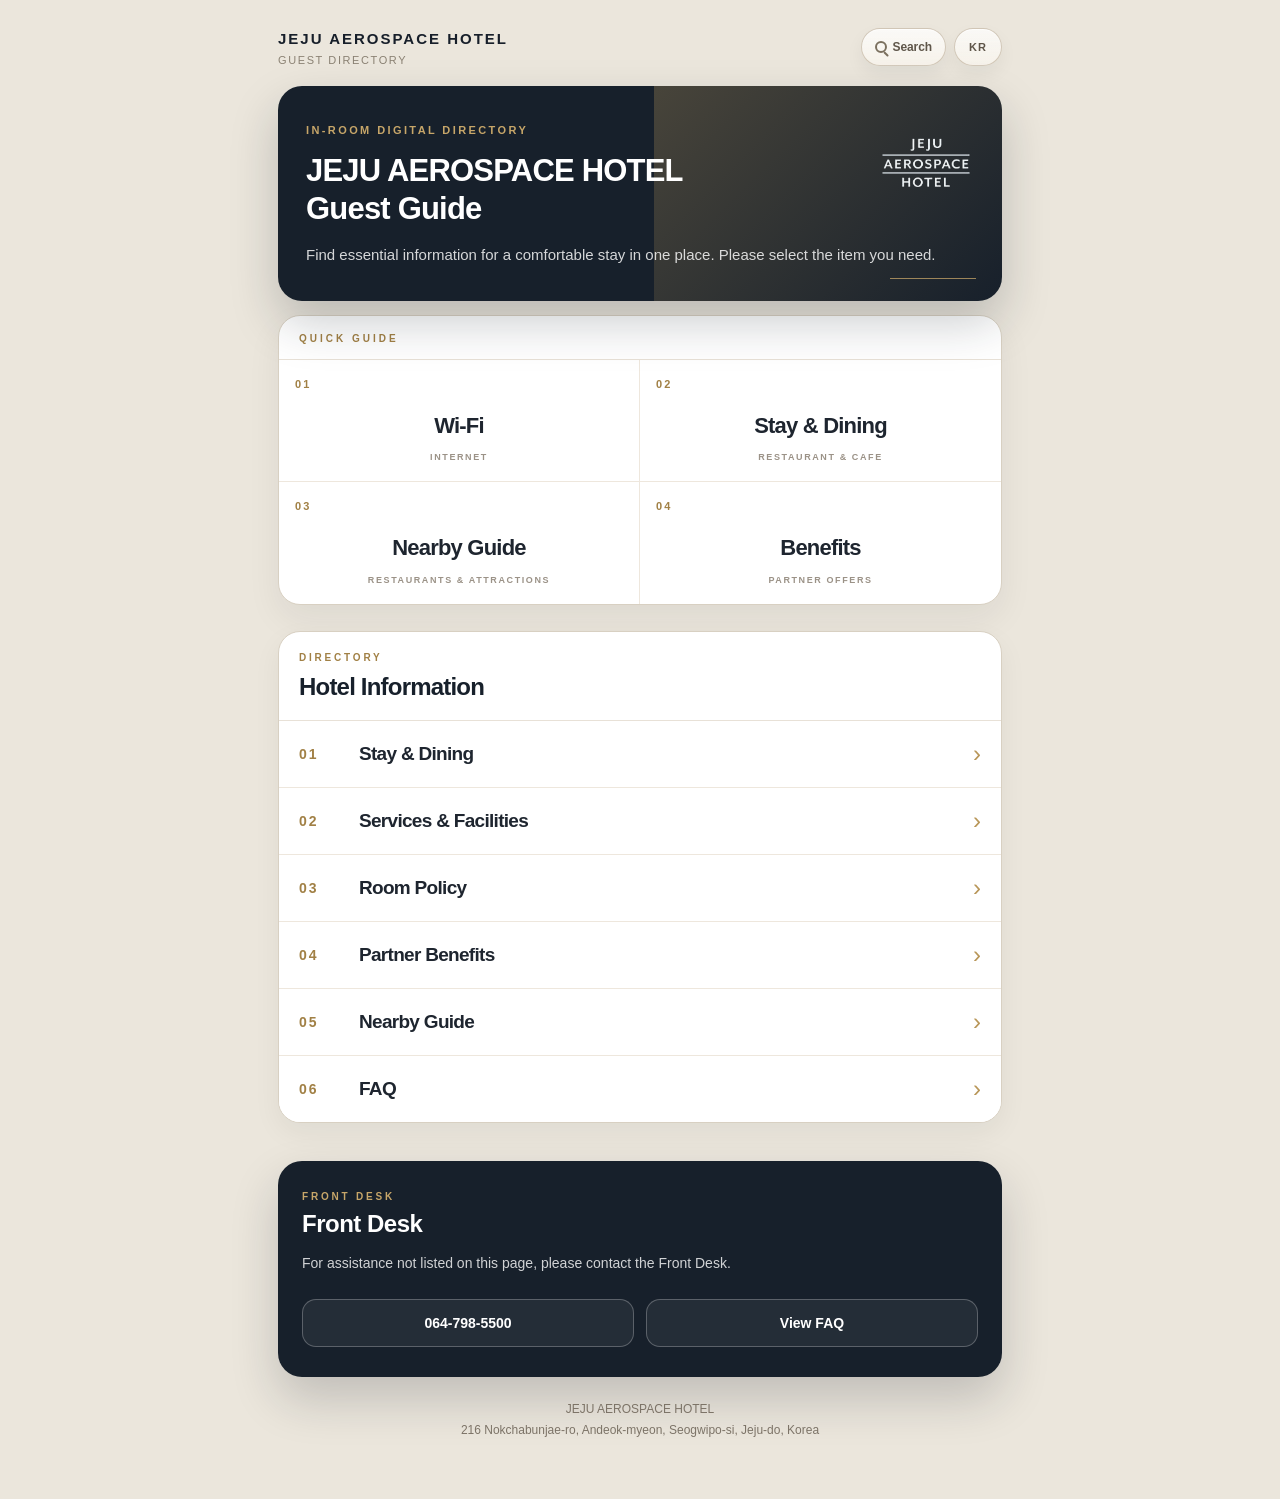
==== en/index.html @ 2020e9b8 "Create index.html" ====
<!DOCTYPE html>
<html lang="en">
<head>
  <meta charset="UTF-8" />
  <meta name="viewport" content="width=device-width, initial-scale=1.0" />
  <title>JEJU AEROSPACE HOTEL Guest Directory</title>

  <!-- Google Tag Manager -->
  <script>(function(w,d,s,l,i){w[l]=w[l]||[];w[l].push({'gtm.start':
  new Date().getTime(),event:'gtm.js'});var f=d.getElementsByTagName(s)[0],
  j=d.createElement(s),dl=l!='dataLayer'?'&l='+l:'';j.async=true;j.src=
  'https://www.googletagmanager.com/gtm.js?id='+i+dl;f.parentNode.insertBefore(j,f);
  })(window,document,'script','dataLayer','GTM-KJN6C6B9');</script>
  <!-- End Google Tag Manager -->

  <link rel="stylesheet" href="../style.css" />
</head>

<body>
  <!-- Google Tag Manager (noscript) -->
  <noscript><iframe src="https://www.googletagmanager.com/ns.html?id=GTM-KJN6C6B9"
  height="0" width="0" style="display:none;visibility:hidden"></iframe></noscript>
  <!-- End Google Tag Manager (noscript) -->

  <main class="page">

    <header class="topbar">
      <div class="topbar-brand">
        <div class="brand-main">JEJU AEROSPACE HOTEL</div>
        <div class="brand-sub">Guest Directory</div>
      </div>

      <div class="topbar-actions">
        <button class="search-toggle" type="button" aria-label="Open search">
          <span class="search-mark" aria-hidden="true"></span>
          <span>Search</span>
        </button>
        <a class="language" href="../index.html" aria-label="Korean version">KR</a>
      </div>
    </header>

    <section class="hero main-hero">
      <div class="hero-inner">
        <img class="hero-logo" src="../logo1.png" alt="JEJU AEROSPACE HOTEL logo">

        <span class="kicker">In-Room Digital Directory</span>

        <h1>JEJU AEROSPACE HOTEL<br>Guest Guide</h1>

        <p>
          Find essential information for a comfortable stay in one place.
          Please select the item you need.
        </p>
      </div>
    </section>

    <section class="quick">
      <div class="quick-title">
        <span>Quick Guide</span>
      </div>

      <div class="quick-grid">
        <a
          class="quick-card"
          href="stay.html#wifi"
          data-track-area="quick"
          data-track-item="wifi"
        >
          <div class="quick-no">01</div>
          <div class="quick-main">Wi-Fi</div>
          <div class="quick-en">Internet</div>
        </a>

        <a
          class="quick-card"
          href="stay.html"
          data-track-area="quick"
          data-track-item="stay_dining"
        >
          <div class="quick-no">02</div>
          <div class="quick-main">Stay & Dining</div>
          <div class="quick-en">Restaurant & Cafe</div>
        </a>

        <a
          class="quick-card"
          href="nearby.html"
          data-track-area="quick"
          data-track-item="nearby"
        >
          <div class="quick-no">03</div>
          <div class="quick-main">Nearby Guide</div>
          <div class="quick-en">Restaurants & Attractions</div>
        </a>

        <a
          class="quick-card"
          href="benefits.html"
          data-track-area="quick"
          data-track-item="benefits"
        >
          <div class="quick-no">04</div>
          <div class="quick-main">Benefits</div>
          <div class="quick-en">Partner Offers</div>
        </a>
      </div>
    </section>

    <section class="section" id="directory-menu">
      <div class="section-header">
        <span class="section-label">Directory</span>
        <h2 class="section-title">Hotel Information</h2>
      </div>

      <div class="directory">
        <a
          class="directory-item"
          href="stay.html"
          data-track-area="directory"
          data-track-item="stay_dining"
        >
          <div class="directory-no">01</div>
          <div class="directory-title">Stay & Dining</div>
          <div class="arrow">›</div>
        </a>

        <a
          class="directory-item"
          href="service.html"
          data-track-area="directory"
          data-track-item="service_facility"
        >
          <div class="directory-no">02</div>
          <div class="directory-title">Services & Facilities</div>
          <div class="arrow">›</div>
        </a>

        <a
          class="directory-item"
          href="policy.html"
          data-track-area="directory"
          data-track-item="room_policy"
        >
          <div class="directory-no">03</div>
          <div class="directory-title">Room Policy</div>
          <div class="arrow">›</div>
        </a>

        <a
          class="directory-item"
          href="benefits.html"
          data-track-area="directory"
          data-track-item="benefits"
        >
          <div class="directory-no">04</div>
          <div class="directory-title">Partner Benefits</div>
          <div class="arrow">›</div>
        </a>

        <a
          class="directory-item"
          href="nearby.html"
          data-track-area="directory"
          data-track-item="nearby"
        >
          <div class="directory-no">05</div>
          <div class="directory-title">Nearby Guide</div>
          <div class="arrow">›</div>
        </a>

        <a
          class="directory-item"
          href="faq.html"
          data-track-area="directory"
          data-track-item="faq"
        >
          <div class="directory-no">06</div>
          <div class="directory-title">FAQ</div>
          <div class="arrow">›</div>
        </a>
      </div>
    </section>

    <section class="contact" id="front">
      <span class="section-label">Front Desk</span>
      <h2>Front Desk</h2>
      <p>
        For assistance not listed on this page, please contact the Front Desk.
      </p>

      <div class="contact-actions">
        <a
          class="contact-button"
          href="tel:0647985500"
          data-track-area="contact"
          data-track-item="front_call"
        >
          064-798-5500
        </a>

        <a
          class="contact-button"
          href="faq.html"
          data-track-area="contact"
          data-track-item="faq"
        >
          View FAQ
        </a>
      </div>
    </section>

    <footer class="footer">
      JEJU AEROSPACE HOTEL<br>
      216 Nokchabunjae-ro, Andeok-myeon, Seogwipo-si, Jeju-do, Korea
    </footer>

    <div class="search-overlay" id="searchOverlay">
      <div class="search-panel">
        <div class="search-panel-head">
          <div>
            <div class="search-label">Search</div>
            <h2>Search guest information</h2>
          </div>

          <button class="search-close" type="button" aria-label="Close search">
            ×
          </button>
        </div>

        <p>Examples: towels, water purifier, microwave, check-out</p>

        <form id="guideSearchForm" class="search-form">
          <input
            id="guideSearchInput"
            type="search"
            placeholder="Enter a keyword"
            autocomplete="off"
          />
          <button type="submit">Search</button>
        </form>

        <div id="searchMessage" class="search-message"></div>
      </div>
    </div>

  </main>

  <script>
    const searchRoutes = [
      {
        keywords: ['wi-fi', 'wifi', 'internet', 'wireless internet', 'password'],
        url: 'stay.html#wifi',
        label: 'Wi-Fi information'
      },
      {
        keywords: ['breakfast', 'morning meal', 'breakfast ticket', 'breakfast hours', 'breakfast price'],
        url: 'stay.html#breakfast',
        label: 'Breakfast information'
      },
      {
        keywords: ['dining', 'restaurant', 'cafe', 'orum cafe', 'food and beverage'],
        url: 'stay.html#dining',
        label: 'Dining & Cafe'
      },
      {
        keywords: ['check-in', 'check in', 'checkin', 'check-out', 'check out', 'checkout', 'late check-out', 'late checkout'],
        url: 'stay.html#check',
        label: 'Check-in & Check-out'
      },
      {
        keywords: ['air conditioner', 'air conditioning', 'tv', 'remote', 'remote control', 'door', 'door sound', 'room guide'],
        url: 'stay.html#room-guide',
        label: 'Room guide'
      },
      {
        keywords: ['towel', 'towels', 'bottled water', 'water', 'water purifier', 'microwave', 'rental', 'charger', 'adapter', 'converter', 'wine opener', 'opener', 'food delivery', 'delivery food'],
        url: 'service.html#service',
        label: 'Guest services'
      },
      {
        keywords: ['convenience store', 'cu', 'store', 'unmanned store', 'operating hours'],
        url: 'service.html#facility',
        label: 'Facilities'
      },
      {
        keywords: ['taxi', 'parking', 'car number', 'vehicle number', 'transportation', 'transport'],
        url: 'service.html#transport',
        label: 'Transportation'
      },
      {
        keywords: ['lost and found', 'lost item', 'lost property'],
        url: 'service.html#lost',
        label: 'Lost and found'
      },
      {
        keywords: ['nearby', 'restaurant', 'restaurants', 'tourist attraction', 'attraction', 'map', 'cafe', 'coffee', 'rainy day', 'places nearby', 'near me'],
        url: 'nearby.html',
        label: 'Nearby guide'
      },
      {
        keywords: ['smoking', 'non-smoking', 'nonsmoking', 'cooking', 'noise', 'screen door', 'key card', 'room policy'],
        url: 'policy.html#room-policy',
        label: 'Room policy'
      },
      {
        keywords: ['housekeeping', 'cleaning', 'room cleaning', 'trash', 'garbage', 'do not disturb'],
        url: 'policy.html#housekeeping',
        label: 'Housekeeping'
      },
      {
        keywords: ['emergency', 'fire', 'safety', 'exit', 'emergency exit'],
        url: 'policy.html#safety',
        label: 'Emergency & safety'
      },
      {
        keywords: ['benefit', 'benefits', 'discount', 'partner', 'partners', 'offer', 'offers', 'father’s garden', 'fathers garden', 'sanyang keuneonggot', 'sanbangsan hot spring', 'jeju aerospace museum', 'cruise', 'lunafall', 'luna fall'],
        url: 'benefits.html',
        label: 'Partner benefits'
      },
      {
        keywords: ['faq', 'question', 'questions', 'inquiry', 'frequently asked questions'],
        url: 'faq.html',
        label: 'FAQ'
      }
    ];

    const searchOverlay = document.getElementById('searchOverlay');
    const searchToggle = document.querySelector('.search-toggle');
    const searchClose = document.querySelector('.search-close');
    const searchForm = document.getElementById('guideSearchForm');
    const searchInput = document.getElementById('guideSearchInput');
    const searchMessage = document.getElementById('searchMessage');
    const trackedLinks = document.querySelectorAll('[data-track-area]');

    function openSearch() {
      searchOverlay.classList.add('is-open');
      document.body.classList.add('search-open');

      window.dataLayer = window.dataLayer || [];
      window.dataLayer.push({
        event: 'guide_search_open'
      });

      setTimeout(function() {
        searchInput.focus();
      }, 120);
    }

    function closeSearch() {
      searchOverlay.classList.remove('is-open');
      document.body.classList.remove('search-open');
      searchMessage.textContent = '';
      searchInput.value = '';
    }

    trackedLinks.forEach(function(link) {
      link.addEventListener('click', function() {
        window.dataLayer = window.dataLayer || [];
        window.dataLayer.push({
          event: 'guide_menu_click',
          menu_area: link.dataset.trackArea,
          menu_item: link.dataset.trackItem,
          menu_target: link.getAttribute('href')
        });
      });
    });

    searchToggle.addEventListener('click', openSearch);
    searchClose.addEventListener('click', closeSearch);

    searchOverlay.addEventListener('click', function(event) {
      if (event.target === searchOverlay) {
        closeSearch();
      }
    });

    document.addEventListener('keydown', function(event) {
      if (event.key === 'Escape') {
        closeSearch();
      }
    });

    searchForm.addEventListener('submit', function(event) {
      event.preventDefault();

      const rawTerm = searchInput.value.trim();
      const searchTerm = rawTerm.toLowerCase().replace(/\s+/g, '');

      if (!searchTerm) {
        searchMessage.textContent = 'Please enter a search term.';
        return;
      }

      const matchedRoute = searchRoutes.find(function(route) {
        return route.keywords.some(function(keyword) {
          return searchTerm.includes(keyword.toLowerCase().replace(/\s+/g, ''));
        });
      });

      if (matchedRoute) {
        window.dataLayer = window.dataLayer || [];
        window.dataLayer.push({
          event: 'guide_search',
          search_term: rawTerm,
          search_result: matchedRoute.label,
          search_target: matchedRoute.url
        });

        window.location.href = matchedRoute.url;
      } else {
        window.dataLayer = window.dataLayer || [];
        window.dataLayer.push({
          event: 'guide_search_no_result',
          search_term: rawTerm
        });

        searchMessage.textContent = 'No results found. Try: towels, water purifier, microwave, check-out';
      }
    });
  </script>
</body>
</html>
---- style.css ----
* {
  box-sizing: border-box;
}

html {
  scroll-behavior: smooth;
}

body {
  margin: 0;
  font-family: -apple-system, BlinkMacSystemFont, "Segoe UI", "Noto Sans KR", "Apple SD Gothic Neo", Arial, sans-serif;
  background: #ebe6dc;
  color: #1e252f;
}

a {
  color: inherit;
  text-decoration: none;
}

.page {
  max-width: 760px;
  margin: 0 auto;
  padding: 22px 18px 30px;
}

.topbar {
  display: flex;
  justify-content: space-between;
  align-items: flex-start;
  gap: 14px;
  padding: 6px 0 20px;
}

.topbar-brand {
  min-width: 0;
  padding-top: 2px;
}

.brand-main {
  font-size: 15px;
  font-weight: 800;
  letter-spacing: 2px;
  color: #171f2a;
  line-height: 1.2;
  white-space: nowrap;
}

.brand-sub {
  margin-top: 6px;
  font-size: 11px;
  letter-spacing: 1.6px;
  color: #8a8173;
  text-transform: uppercase;
}

.topbar-actions {
  display: flex;
  align-items: center;
  gap: 8px;
  flex-shrink: 0;
}

.language {
  height: 38px;
  min-width: 48px;
  padding: 0 13px;
  font-size: 11px;
  letter-spacing: 1.1px;
  color: #5f564a;
  border: 1px solid rgba(179, 163, 138, 0.55);
  border-radius: 999px;
  background: linear-gradient(180deg, rgba(255, 255, 255, 0.74) 0%, rgba(246, 242, 234, 0.96) 100%);
  box-shadow:
    inset 0 1px 0 rgba(255, 255, 255, 0.72),
    0 8px 18px rgba(23, 32, 43, 0.055);
  display: inline-flex;
  align-items: center;
  justify-content: center;
  font-weight: 800;
}

.search-toggle {
  height: 38px;
  border: 1px solid rgba(179, 163, 138, 0.55);
  border-radius: 999px;
  background: linear-gradient(180deg, rgba(255, 255, 255, 0.78) 0%, rgba(246, 242, 234, 0.97) 100%);
  color: #5f564a;
  font-size: 12px;
  font-weight: 800;
  letter-spacing: -0.1px;
  line-height: 1;
  display: inline-flex;
  align-items: center;
  justify-content: center;
  gap: 6px;
  cursor: pointer;
  padding: 0 13px;
  white-space: nowrap;
  box-shadow:
    inset 0 1px 0 rgba(255, 255, 255, 0.72),
    0 8px 18px rgba(23, 32, 43, 0.06);
  transition: transform 0.15s ease, box-shadow 0.15s ease, background 0.15s ease;
}

.search-mark {
  position: relative;
  width: 12px;
  height: 12px;
  display: inline-block;
  border: 2px solid #7b705f;
  border-radius: 50%;
}

.search-mark::after {
  content: "";
  position: absolute;
  width: 6px;
  height: 2px;
  right: -5px;
  bottom: -2px;
  background: #7b705f;
  border-radius: 999px;
  transform: rotate(45deg);
  transform-origin: left center;
}

.search-toggle:hover {
  background: linear-gradient(180deg, rgba(255, 255, 255, 0.88) 0%, rgba(243, 237, 227, 1) 100%);
  box-shadow:
    inset 0 1px 0 rgba(255, 255, 255, 0.78),
    0 10px 20px rgba(23, 32, 43, 0.085);
}

.search-toggle:active {
  transform: scale(0.97);
}

/* Hero */

.hero {
  background: #17202b;
  color: #fff;
  padding: 44px 28px 42px;
  position: relative;
  overflow: hidden;
  border-radius: 24px;
  box-shadow: 0 22px 48px rgba(23, 32, 43, 0.22);
}

.main-hero {
  padding: 38px 28px 34px;
}

.hero::before {
  content: "";
  position: absolute;
  right: 0;
  top: 0;
  width: 48%;
  height: 100%;
  background: linear-gradient(135deg, rgba(191, 157, 95, 0.32), rgba(255, 255, 255, 0));
  opacity: 0.9;
}

.hero::after {
  content: "";
  position: absolute;
  right: 26px;
  bottom: 22px;
  width: 86px;
  height: 1px;
  background: rgba(199, 166, 105, 0.75);
}

.hero-inner {
  position: relative;
  z-index: 1;
}

.main-hero .hero-inner {
  position: relative;
}

.hero-logo {
  position: absolute;
  top: -8px;
  right: 0;
  width: 96px;
  height: auto;
  object-fit: contain;
  display: block;
  opacity: 0.96;
  border: none;
  box-shadow: none;
  background: transparent;
}

.main-hero .kicker {
  padding-right: 122px;
  margin-bottom: 16px;
}

.kicker {
  display: block;
  font-size: 11px;
  letter-spacing: 2.4px;
  color: #c7a669;
  font-weight: 700;
  text-transform: uppercase;
  margin-bottom: 20px;
}

.hero h1 {
  margin: 0;
  font-size: 31px;
  line-height: 1.22;
  font-weight: 700;
  letter-spacing: -0.8px;
}

.hero p {
  margin: 18px 0 0;
  font-size: 15px;
  line-height: 1.85;
  color: rgba(255, 255, 255, 0.82);
  word-break: keep-all;
}

.main-hero p {
  margin-top: 14px;
  line-height: 1.7;
}

/* Quick Access */

.quick {
  margin-top: 14px;
  background: #fff;
  border: 1px solid #d8d0c2;
  border-radius: 22px;
  overflow: hidden;
  box-shadow: 0 14px 34px rgba(23, 32, 43, 0.065);
}

.quick-title {
  padding: 17px 20px 15px;
  border-bottom: 1px solid #e8e1d7;
}

.quick-title span {
  display: block;
  font-size: 10px;
  letter-spacing: 3px;
  color: #a18045;
  font-weight: 800;
  text-transform: uppercase;
  margin-bottom: 0;
}

.quick-title h2 {
  margin: 0;
  font-size: 28px;
  color: #17202b;
  letter-spacing: -0.8px;
  line-height: 1.25;
}

.quick-grid {
  display: grid;
  grid-template-columns: repeat(2, 1fr);
}

.quick-card {
  min-height: 122px;
  padding: 18px 16px 19px;
  border-bottom: 1px solid #eee7dd;
  display: flex;
  flex-direction: column;
  justify-content: space-between;
  text-align: center;
  transition: background 0.15s ease, transform 0.15s ease;
}

.quick-card:nth-child(odd) {
  border-right: 1px solid #eee7dd;
}

.quick-card:nth-last-child(1),
.quick-card:nth-last-child(2) {
  border-bottom: none;
}

.quick-card:active {
  background: #faf7f1;
  transform: scale(0.99);
}

.quick-no {
  font-size: 11px;
  letter-spacing: 2.2px;
  color: #a18045;
  font-weight: 800;
  text-align: left;
}

.quick-main {
  margin-top: 16px;
  font-size: 22px;
  line-height: 1.25;
  font-weight: 800;
  color: #1e252f;
  letter-spacing: -0.8px;
}

.quick-en {
  margin-top: 7px;
  font-size: 9px;
  letter-spacing: 1.6px;
  color: #9b9287;
  font-weight: 800;
  text-transform: uppercase;
}

/* Notice */

.notice {
  margin-top: 18px;
  padding: 16px 18px;
  background: #f6f2ea;
  border-left: 3px solid #b89658;
  border-radius: 16px;
  color: #5f564a;
  font-size: 14px;
  line-height: 1.75;
  word-break: keep-all;
}

/* Section */

.section {
  margin-top: 34px;
}

.quick + .section {
  margin-top: 26px;
}

.section-header {
  margin-bottom: 15px;
}

.section-label {
  display: block;
  font-size: 10px;
  letter-spacing: 2.8px;
  color: #a18045;
  font-weight: 800;
  text-transform: uppercase;
  margin-bottom: 8px;
}

.section-title {
  margin: 0;
  font-size: 28px;
  color: #17202b;
  letter-spacing: -0.8px;
  line-height: 1.3;
}

.section-desc {
  margin: 9px 0 0;
  font-size: 14px;
  line-height: 1.7;
  color: #7c7367;
  word-break: keep-all;
}

/* Directory */

/* Main Directory Card */

#directory-menu {
  background: #fff;
  border: 1px solid #d8d0c2;
  border-radius: 22px;
  overflow: hidden;
  box-shadow: 0 10px 28px rgba(23, 32, 43, 0.055);
}

#directory-menu .section-header {
  margin-bottom: 0;
  padding: 20px 20px 18px;
  border-bottom: 1px solid #e8e1d7;
}

#directory-menu .section-label {
  margin-bottom: 8px;
}

#directory-menu .section-title {
  font-size: 24px;
}

#directory-menu .directory {
  border: none;
  border-radius: 0;
  box-shadow: none;
}

#directory-menu .directory-item {
  padding: 19px 20px;
}

#directory-menu .directory-title {
  font-size: 19px;
}

.directory {
  background: #fff;
  border: 1px solid #d8d0c2;
  border-radius: 22px;
  overflow: hidden;
  box-shadow: 0 10px 28px rgba(23, 32, 43, 0.055);
}

.directory-item {
  display: grid;
  grid-template-columns: 46px 1fr 18px;
  gap: 14px;
  align-items: center;
  padding: 22px 20px;
  border-bottom: 1px solid #eee7dd;
  transition: background 0.15s ease, transform 0.15s ease;
}

.directory-item:active {
  background: #faf7f1;
  transform: scale(0.99);
}

.directory-item:last-child {
  border-bottom: none;
}

.directory-no {
  font-size: 14px;
  letter-spacing: 2px;
  color: #a18045;
  font-weight: 800;
}

.directory-title {
  font-size: 21px;
  font-weight: 800;
  color: #1e252f;
  letter-spacing: -0.7px;
  line-height: 1.3;
}

.arrow {
  color: #b89658;
  font-size: 24px;
  text-align: right;
}

/* Benefits */

.benefit-list {
  background: #fff;
  border: 1px solid #d8d0c2;
  border-radius: 22px;
  overflow: hidden;
  box-shadow: 0 10px 28px rgba(23, 32, 43, 0.055);
}

.benefit-card {
  display: grid;
  grid-template-columns: 48px 1fr;
  gap: 14px;
  align-items: start;
  padding: 20px 18px;
  border-bottom: 1px solid #eee7dd;
}

.benefit-card:last-child {
  border-bottom: none;
}

.benefit-no {
  font-size: 13px;
  letter-spacing: 2px;
  color: #a18045;
  font-weight: 800;
  line-height: 1.4;
}

.benefit-title {
  font-size: 18px;
  font-weight: 800;
  color: #1e252f;
  letter-spacing: -0.5px;
  line-height: 1.35;
}

.benefit-desc {
  margin-top: 7px;
  font-size: 14px;
  color: #7c7367;
  line-height: 1.6;
  word-break: keep-all;
}

/* Info Table */

.info-table {
  background: #fff;
  border: 1px solid #d8d0c2;
  border-radius: 18px;
  overflow: hidden;
  box-shadow: 0 10px 28px rgba(23, 32, 43, 0.055);
}

.info-row {
  display: grid;
  grid-template-columns: 118px 1fr;
  gap: 16px;
  padding: 17px 18px;
  border-bottom: 1px solid #eee7dd;
  font-size: 14px;
  line-height: 1.65;
}

.info-row:last-child {
  border-bottom: none;
}

.info-label {
  color: #7c7367;
  font-weight: 600;
}

.info-value {
  color: #1e252f;
  font-weight: 700;
  text-align: right;
  word-break: keep-all;
}

.sub-note {
  margin-top: 12px;
  font-size: 13px;
  line-height: 1.7;
  color: #7c7367;
  word-break: keep-all;
}

/* FAQ */

.faq {
  background: #fff;
  border: 1px solid #d8d0c2;
  border-radius: 18px;
  overflow: hidden;
  box-shadow: 0 10px 28px rgba(23, 32, 43, 0.055);
}

details {
  border-bottom: 1px solid #eee7dd;
}

details:last-child {
  border-bottom: none;
}

summary {
  list-style: none;
  cursor: pointer;
  position: relative;
  padding: 18px 50px 18px 18px;
  font-size: 15px;
  line-height: 1.6;
  color: #1e252f;
  font-weight: 700;
  word-break: keep-all;
}

summary::-webkit-details-marker {
  display: none;
}

summary::after {
  content: "+";
  position: absolute;
  right: 18px;
  top: 17px;
  font-size: 22px;
  color: #a18045;
  font-weight: 300;
}

details[open] summary::after {
  content: "–";
}

details p {
  margin: 0;
  padding: 0 18px 20px;
  font-size: 14px;
  line-height: 1.85;
  color: #5f564a;
  word-break: keep-all;
}

.price-box {
  margin: 0 18px 20px;
  padding: 15px 16px;
  background: #f6f2ea;
  border: 1px solid #eadcc2;
  border-radius: 14px;
  font-size: 14px;
  line-height: 1.85;
  color: #4f473d;
  word-break: keep-all;
}

/* Contact */

.contact {
  margin-top: 38px;
  background: #17202b;
  color: #fff;
  padding: 30px 24px;
  border-radius: 24px;
  box-shadow: 0 22px 48px rgba(23, 32, 43, 0.2);
}

.contact .section-label {
  color: #c7a669;
}

.contact h2 {
  margin: 0;
  font-size: 24px;
  letter-spacing: -0.5px;
}

.contact p {
  margin: 13px 0 0;
  color: rgba(255, 255, 255, 0.8);
  font-size: 14px;
  line-height: 1.8;
  word-break: keep-all;
}

.contact-actions {
  margin-top: 22px;
  display: grid;
  grid-template-columns: 1fr 1fr;
  gap: 12px;
}

.contact-button {
  border: 1px solid rgba(255, 255, 255, 0.25);
  border-radius: 14px;
  padding: 15px 12px;
  text-align: center;
  color: #fff;
  font-size: 14px;
  font-weight: 700;
  background: rgba(255, 255, 255, 0.06);
  transition: background 0.15s ease, transform 0.15s ease;
}

.contact-button:active {
  background: rgba(255, 255, 255, 0.12);
  transform: scale(0.985);
}

/* Back / Footer */

.back-link {
  display: inline-block;
  margin-bottom: 18px;
  font-size: 13px;
  color: #7c7367;
  border-bottom: 1px solid #b89658;
  padding-bottom: 3px;
}

.footer {
  padding: 22px 0 28px;
  text-align: center;
  font-size: 12px;
  color: #7c7367;
  line-height: 1.75;
  word-break: keep-all;
}

/* Floating Home */

.floating-home {
  position: fixed;
  right: 18px;
  bottom: 18px;
  z-index: 50;
  width: 54px;
  height: 54px;
  border-radius: 50%;
  background: #17202b;
  color: #fff;
  display: flex;
  align-items: center;
  justify-content: center;
  font-size: 13px;
  font-weight: 800;
  letter-spacing: -0.2px;
  box-shadow: 0 12px 28px rgba(23, 32, 43, 0.28);
  border: 1px solid rgba(199, 166, 105, 0.45);
}

.floating-home:active {
  transform: translateY(1px);
}

/* Search Popup */

.search-overlay {
  position: fixed;
  inset: 0;
  z-index: 100;
  display: none;
  align-items: flex-start;
  justify-content: center;
  padding: 84px 18px 24px;
  background: rgba(18, 24, 33, 0.44);
  backdrop-filter: blur(8px);
}

.search-overlay.is-open {
  display: flex;
}

body.search-open {
  overflow: hidden;
}

.search-panel {
  width: 100%;
  max-width: 520px;
  background: linear-gradient(180deg, #ffffff 0%, #fbf8f2 100%);
  border: 1px solid #d9d0c2;
  border-radius: 26px;
  padding: 22px 20px 20px;
  box-shadow:
    0 26px 60px rgba(23, 32, 43, 0.24),
    inset 0 1px 0 rgba(255, 255, 255, 0.7);
}

.search-panel-head {
  display: flex;
  justify-content: space-between;
  gap: 18px;
  align-items: flex-start;
}

.search-label {
  font-size: 10px;
  letter-spacing: 2.8px;
  color: #a18045;
  font-weight: 800;
  text-transform: uppercase;
  margin-bottom: 8px;
}

.search-panel h2 {
  margin: 0;
  font-size: 23px;
  line-height: 1.3;
  color: #17202b;
  letter-spacing: -0.7px;
}

.search-close {
  width: 40px;
  height: 40px;
  border: 1px solid #d8d0c2;
  border-radius: 999px;
  background: linear-gradient(180deg, #ffffff 0%, #f3eee5 100%);
  color: #6f6659;
  font-size: 24px;
  line-height: 1;
  cursor: pointer;
  padding: 0;
  flex: 0 0 auto;
  box-shadow:
    inset 0 1px 0 rgba(255, 255, 255, 0.72),
    0 6px 14px rgba(23, 32, 43, 0.06);
  transition: transform 0.15s ease;
}

.search-close:active {
  transform: scale(0.96);
}

.search-panel p {
  margin: 10px 0 16px;
  font-size: 13px;
  line-height: 1.6;
  color: #7c7367;
  word-break: keep-all;
}

.search-form {
  display: grid;
  grid-template-columns: 1fr 78px;
  gap: 10px;
}

.search-form input {
  width: 100%;
  min-height: 50px;
  border: 1px solid #d8d0c2;
  border-radius: 16px;
  padding: 0 15px;
  font-size: 14px;
  color: #1e252f;
  background: rgba(255, 255, 255, 0.82);
  outline: none;
  font-weight: 600;
  box-shadow: inset 0 1px 2px rgba(23, 32, 43, 0.03);
}

.search-form input::placeholder {
  color: #9b9287;
  font-weight: 500;
}

.search-form input:focus {
  border-color: #b89658;
  background: #fff;
  box-shadow:
    0 0 0 3px rgba(184, 150, 88, 0.13),
    inset 0 1px 2px rgba(23, 32, 43, 0.03);
}

.search-form button {
  min-height: 50px;
  border: none;
  border-radius: 16px;
  background: linear-gradient(180deg, #1d2836 0%, #17202b 100%);
  color: #fff;
  font-size: 14px;
  font-weight: 800;
  cursor: pointer;
  box-shadow:
    inset 0 1px 0 rgba(255, 255, 255, 0.08),
    0 10px 20px rgba(23, 32, 43, 0.16);
  transition: transform 0.15s ease, box-shadow 0.15s ease;
}

.search-form button:active {
  transform: scale(0.98);
}

.search-message {
  margin-top: 10px;
  font-size: 13px;
  line-height: 1.55;
  color: #8a4b32;
  word-break: keep-all;
}

/* Mobile */

@media (max-width: 520px) {
  .page {
    padding: 18px 15px 28px;
  }

  .topbar {
    gap: 10px;
    align-items: flex-start;
    padding-bottom: 16px;
  }

  .brand-main {
    font-size: 14px;
    letter-spacing: 1.7px;
  }

  .brand-sub {
    font-size: 10px;
    letter-spacing: 1.5px;
  }

  .topbar-actions {
    gap: 7px;
  }

  .language {
    height: 36px;
    min-width: 44px;
    padding: 0 11px;
    font-size: 11px;
  }

  .search-toggle {
    height: 36px;
    padding: 0 11px;
    font-size: 11px;
    gap: 5px;
  }

  .search-mark {
    width: 10px;
    height: 10px;
    border-width: 1.7px;
  }

  .search-mark::after {
    width: 5px;
    height: 1.8px;
    right: -4px;
    bottom: -2px;
  }

  .hero {
    padding: 40px 23px 38px;
    border-radius: 22px;
  }

  .main-hero {
    padding: 32px 22px 30px;
  }

  .hero h1 {
    font-size: 28px;
  }

  .hero p {
    font-size: 14px;
  }

  .main-hero p {
    margin-top: 12px;
    line-height: 1.65;
  }

  .hero-logo {
    width: 76px;
    top: -6px;
  }

  .main-hero .kicker {
    padding-right: 96px;
    margin-bottom: 14px;
  }

  .quick {
    margin-top: 13px;
    border-radius: 21px;
  }

  .quick-title {
    padding: 15px 18px 13px;
  }

  .quick-title span {
    font-size: 10px;
    letter-spacing: 2.8px;
  }

  .quick-title h2 {
    font-size: 28px;
  }

  .quick-card {
    min-height: 112px;
    padding: 16px 14px 17px;
  }

  .quick-no {
    font-size: 11px;
  }

  .quick-main {
    margin-top: 14px;
    font-size: 20px;
  }

  .quick-en {
    margin-top: 6px;
    font-size: 9px;
  }

  .quick + .section {
    margin-top: 24px;
  }

  .section {
    margin-top: 34px;
  }

  .directory-item {
    grid-template-columns: 46px 1fr 16px;
    gap: 12px;
    padding: 21px 18px;
  }

  .directory-title {
    font-size: 20px;
  }

  .benefit-card {
    grid-template-columns: 44px 1fr;
    padding: 19px 18px;
  }

  .benefit-title {
    font-size: 18px;
  }

  .info-row {
    grid-template-columns: 1fr;
    gap: 5px;
  }

  .info-value {
    text-align: left;
  }

  .contact-actions {
    grid-template-columns: 1fr;
  }

  .floating-home {
    right: 15px;
    bottom: 15px;
    width: 52px;
    height: 52px;
  }

  .search-overlay {
    padding: 74px 15px 22px;
  }

  .search-panel {
    padding: 20px 18px 18px;
    border-radius: 24px;
  }

  .search-panel h2 {
    font-size: 22px;
  }

  .search-form {
    grid-template-columns: 1fr 70px;
  }

  .search-form input,
  .search-form button {
    min-height: 47px;
  }

  #directory-menu .section-header {
    padding: 18px 18px 16px;
  }  
  
  #directory-menu .section-title {
    font-size: 23px;
  }

  #directory-menu .directory-item {
    padding: 18px 18px;
  }

  #directory-menu .directory-title {
    font-size: 18px;
  }
}

/* Nearby Page */

.nearby-section {
  margin-top: 34px;
}

.nearby-tabs {
  display: grid;
  grid-template-columns: repeat(3, 1fr);
  gap: 0;
  margin-top: 18px;
  margin-bottom: 14px;
  background: #fff;
  border: 1px solid #d8d0c2;
  border-radius: 18px;
  overflow: hidden;
  box-shadow: 0 10px 28px rgba(23, 32, 43, 0.055);
}

.nearby-tab {
  min-height: 58px;
  border: none;
  border-right: 1px solid #eee7dd;
  background: #fff;
  color: #1e252f;
  font-size: 16px;
  font-weight: 800;
  letter-spacing: -0.4px;
  display: flex;
  align-items: center;
  justify-content: center;
  cursor: pointer;
  transition: background 0.15s ease, color 0.15s ease, transform 0.15s ease;
}

.nearby-tab:last-child {
  border-right: none;
}

.nearby-tab.is-active {
  background: #17202b;
  color: #fff;
}

.nearby-tab:active {
  transform: scale(0.98);
}

.nearby-panel {
  display: none;
}

.nearby-panel.is-active {
  display: block;
}

.nearby-list {
  display: grid;
  gap: 12px;
}

.nearby-card {
  display: block;
  background: #fff;
  border: 1px solid #d8d0c2;
  border-radius: 22px;
  padding: 22px 20px;
  box-shadow: 0 10px 28px rgba(23, 32, 43, 0.055);
}

.nearby-card-head {
  display: flex;
  justify-content: space-between;
  gap: 14px;
  align-items: flex-start;
}

.nearby-card-head > div {
  min-width: 0;
}

.nearby-category {
  display: block;
  margin-bottom: 8px;
  font-size: 10px;
  letter-spacing: 2.6px;
  color: #a18045;
  font-weight: 800;
  text-transform: uppercase;
}

.nearby-card h3 {
  margin: 0;
  font-size: 22px;
  line-height: 1.35;
  color: #1e252f;
  letter-spacing: -0.7px;
  word-break: keep-all;
}

.nearby-distance {
  flex-shrink: 0;
  padding: 7px 10px;
  border-radius: 999px;
  background: #f6f2ea;
  border: 1px solid #eadcc2;
  color: #7c7367;
  font-size: 12px;
  font-weight: 800;
  line-height: 1;
  white-space: nowrap;
}

.nearby-card p {
  margin: 12px 0 0;
  font-size: 14px;
  line-height: 1.7;
  color: #7c7367;
  word-break: keep-all;
}

.nearby-button {
  display: flex;
  align-items: center;
  justify-content: center;
  width: 100%;
  margin-top: 16px;
  min-height: 44px;
  padding: 0 18px;
  border-radius: 14px;
  background: #17202b;
  color: #fff;
  font-size: 13px;
  font-weight: 800;
  transition: transform 0.15s ease, background 0.15s ease;
}

.nearby-button:active {
  transform: scale(0.98);
}

@media (max-width: 520px) {
  .nearby-section {
    margin-top: 28px;
  }

  .nearby-tabs {
    margin-top: 16px;
    margin-bottom: 13px;
    border-radius: 17px;
  }

  .nearby-tab {
    min-height: 56px;
    font-size: 16px;
  }

  .nearby-card {
    padding: 20px 18px;
    border-radius: 20px;
  }

  .nearby-card h3 {
    font-size: 21px;
  }

  .nearby-distance {
    padding: 7px 9px;
    font-size: 11px;
  }

  .nearby-card p {
    font-size: 14px;
    line-height: 1.7;
  }

  .nearby-button {
    min-height: 43px;
  }
}
/* Restaurant Inner Filters */

.restaurant-filter-wrap {
  margin-bottom: 14px;
}

.restaurant-filter-label {
  margin: 0 2px 9px;
  font-size: 10px;
  letter-spacing: 2.4px;
  color: #a18045;
  font-weight: 800;
  text-transform: uppercase;
}

.restaurant-filters {
  display: flex;
  gap: 8px;
  overflow-x: auto;
  padding: 2px 2px 4px;
  scrollbar-width: none;
  -webkit-overflow-scrolling: touch;
}

.restaurant-filters::-webkit-scrollbar {
  display: none;
}

.restaurant-filter {
  flex: 0 0 auto;
  min-height: 38px;
  padding: 0 15px;
  border: 1px solid #d8d0c2;
  border-radius: 999px;
  background: rgba(255, 255, 255, 0.78);
  color: #5f564a;
  font-size: 13px;
  font-weight: 800;
  letter-spacing: -0.2px;
  cursor: pointer;
  white-space: nowrap;
  box-shadow:
    inset 0 1px 0 rgba(255, 255, 255, 0.72),
    0 6px 14px rgba(23, 32, 43, 0.04);
  transition: background 0.15s ease, color 0.15s ease, transform 0.15s ease;
}

.restaurant-filter.is-active {
  background: #17202b;
  border-color: #17202b;
  color: #fff;
}

.restaurant-filter:active {
  transform: scale(0.98);
}

.nearby-card[hidden] {
  display: none;
}

@media (max-width: 520px) {
  .restaurant-filter-wrap {
    margin-bottom: 13px;
  }

  .restaurant-filter-label {
    margin-bottom: 8px;
    font-size: 10px;
    letter-spacing: 2.2px;
  }

  .restaurant-filters {
    gap: 7px;
    padding-bottom: 4px;
  }

  .restaurant-filter {
    min-height: 37px;
    padding: 0 14px;
    font-size: 13px;
  }
}
/* Restaurant Inner Filter Final Override */

.restaurant-filter-wrap {
  margin: 0 0 15px;
}

.restaurant-filter-label {
  display: block;
  margin: 0 2px 9px;
  font-size: 10px;
  letter-spacing: 2.4px;
  color: #a18045;
  font-weight: 800;
  text-transform: uppercase;
}

.restaurant-filters {
  display: flex;
  gap: 0;
  width: 100%;
  overflow-x: auto;
  padding: 0;
  background: #fff;
  border: 1px solid #d8d0c2;
  border-radius: 16px;
  box-shadow: 0 8px 20px rgba(23, 32, 43, 0.045);
  scrollbar-width: none;
  -webkit-overflow-scrolling: touch;
}

.restaurant-filters::-webkit-scrollbar {
  display: none;
}

.restaurant-filter {
  appearance: none;
  -webkit-appearance: none;
  flex: 0 0 auto;
  min-width: 82px;
  min-height: 44px;
  margin: 0;
  padding: 0 14px;
  border: none;
  border-right: 1px solid #eee7dd;
  border-radius: 0;
  background: #fff;
  color: #1e252f;
  font-size: 14px;
  font-weight: 800;
  letter-spacing: -0.3px;
  cursor: pointer;
  white-space: nowrap;
}

.restaurant-filter:last-child {
  border-right: none;
}

.restaurant-filter.is-active {
  background: #17202b;
  color: #fff;
}

.restaurant-filter:active {
  transform: scale(0.98);
}

/* Restaurant Card Button Balance */

.nearby-button {
  width: 100%;
  min-height: 44px;
  border-radius: 14px;
}

@media (max-width: 520px) {
  .restaurant-filter-wrap {
    margin-bottom: 14px;
  }

  .restaurant-filter-label {
    margin-bottom: 8px;
  }

  .restaurant-filters {
    border-radius: 16px;
  }

  .restaurant-filter {
    min-width: 78px;
    min-height: 43px;
    padding: 0 13px;
    font-size: 13px;
  }
}
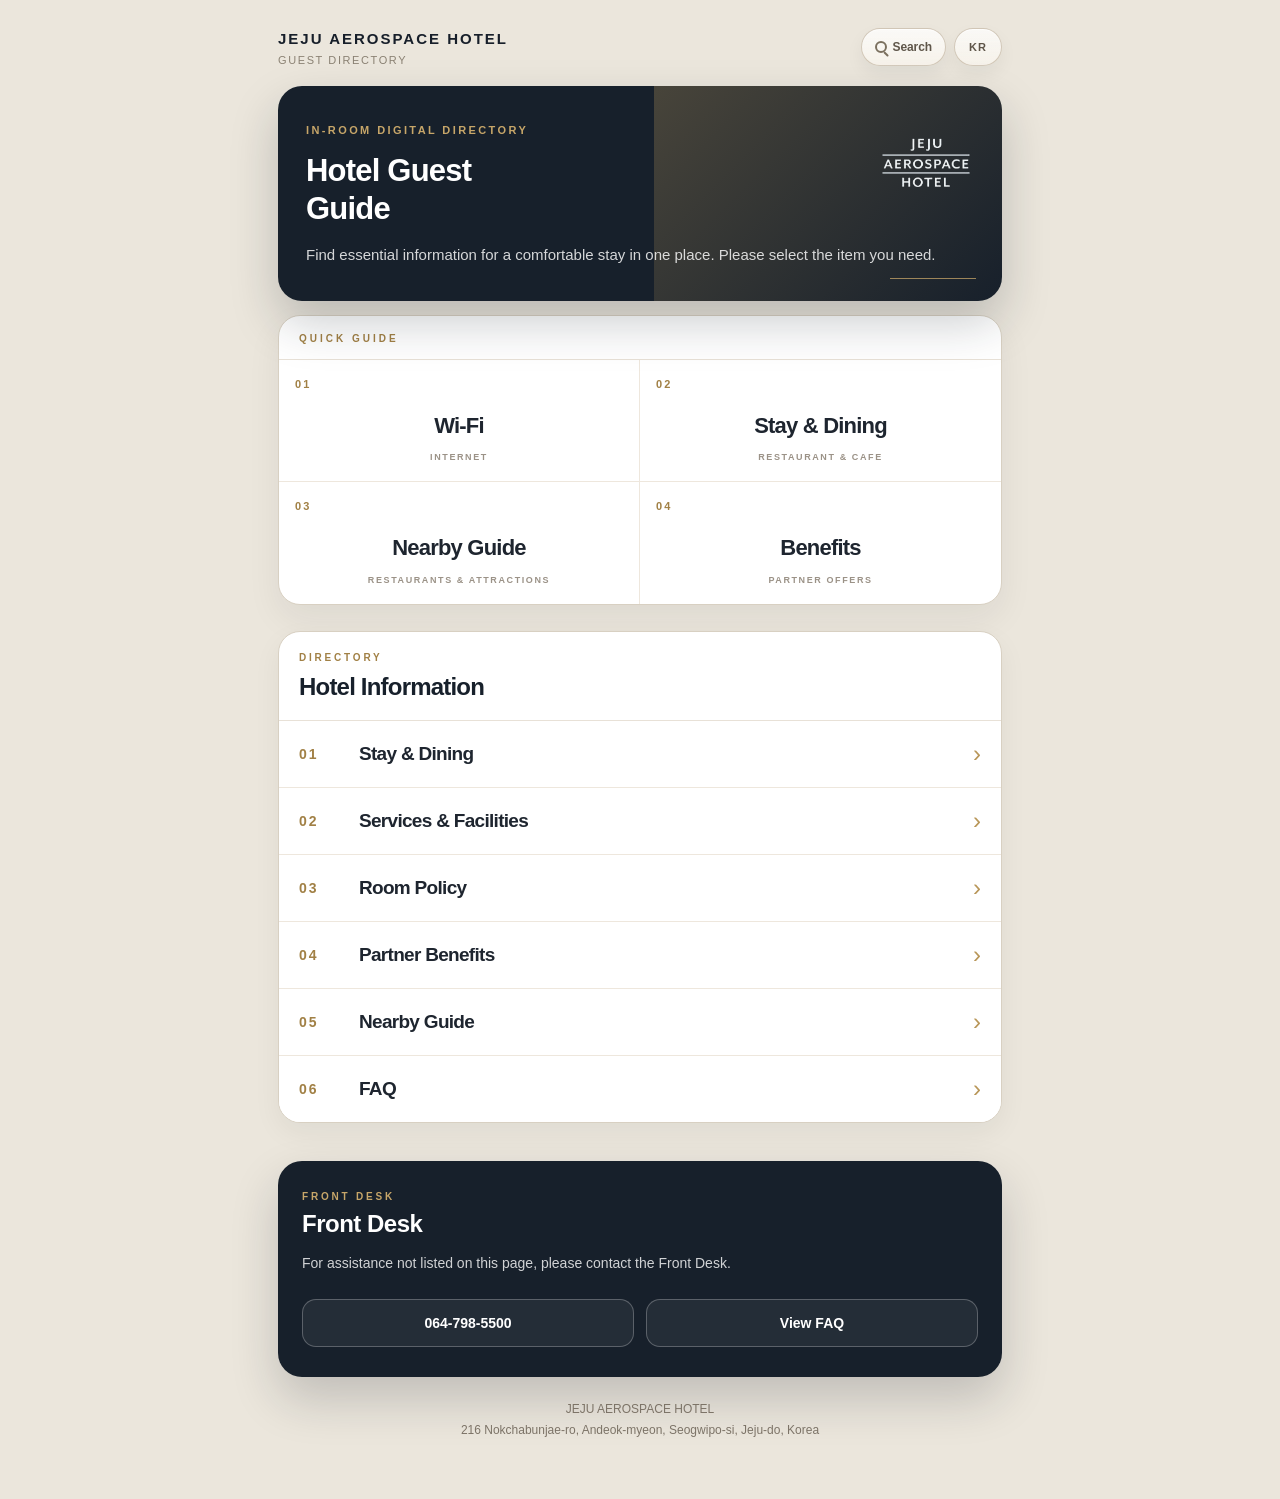
==== commit 972e46db: "Update index.html" ====
--- a/en/index.html
+++ b/en/index.html
@@ -22,7 +22,7 @@
   height="0" width="0" style="display:none;visibility:hidden"></iframe></noscript>
   <!-- End Google Tag Manager (noscript) -->
 
-  <main class="page">
+  <main class="page page-en-index">
 
     <header class="topbar">
       <div class="topbar-brand">
@@ -45,7 +45,7 @@
 
         <span class="kicker">In-Room Digital Directory</span>
 
-        <h1>JEJU AEROSPACE HOTEL<br>Guest Guide</h1>
+        <h1>Hotel Guest<br>Guide</h1>
 
         <p>
           Find essential information for a comfortable stay in one place.
--- a/style.css
+++ b/style.css
@@ -378,8 +378,6 @@
 
 /* Directory */
 
-/* Main Directory Card */
-
 #directory-menu {
   background: #fff;
   border: 1px solid #d8d0c2;
@@ -1202,23 +1200,24 @@
 }
 
 .nearby-button {
-  display: flex;
+  display: inline-flex;
   align-items: center;
-  justify-content: center;
-  width: 100%;
-  margin-top: 16px;
-  min-height: 44px;
-  padding: 0 18px;
-  border-radius: 14px;
-  background: #17202b;
-  color: #fff;
+  justify-content: flex-start;
+  width: auto;
+  margin-top: 14px;
+  min-height: auto;
+  padding: 0;
+  border-radius: 0;
+  background: transparent;
+  color: #a18045;
   font-size: 13px;
   font-weight: 800;
-  transition: transform 0.15s ease, background 0.15s ease;
+  letter-spacing: -0.2px;
+  transition: color 0.15s ease, transform 0.15s ease;
 }
 
 .nearby-button:active {
-  transform: scale(0.98);
+  transform: translateX(1px);
 }
 
 @media (max-width: 520px) {
@@ -1257,93 +1256,13 @@
   }
 
   .nearby-button {
-    min-height: 43px;
-  }
-}
+    margin-top: 13px;
+    font-size: 13px;
+    
+  }
+}
+
 /* Restaurant Inner Filters */
-
-.restaurant-filter-wrap {
-  margin-bottom: 14px;
-}
-
-.restaurant-filter-label {
-  margin: 0 2px 9px;
-  font-size: 10px;
-  letter-spacing: 2.4px;
-  color: #a18045;
-  font-weight: 800;
-  text-transform: uppercase;
-}
-
-.restaurant-filters {
-  display: flex;
-  gap: 8px;
-  overflow-x: auto;
-  padding: 2px 2px 4px;
-  scrollbar-width: none;
-  -webkit-overflow-scrolling: touch;
-}
-
-.restaurant-filters::-webkit-scrollbar {
-  display: none;
-}
-
-.restaurant-filter {
-  flex: 0 0 auto;
-  min-height: 38px;
-  padding: 0 15px;
-  border: 1px solid #d8d0c2;
-  border-radius: 999px;
-  background: rgba(255, 255, 255, 0.78);
-  color: #5f564a;
-  font-size: 13px;
-  font-weight: 800;
-  letter-spacing: -0.2px;
-  cursor: pointer;
-  white-space: nowrap;
-  box-shadow:
-    inset 0 1px 0 rgba(255, 255, 255, 0.72),
-    0 6px 14px rgba(23, 32, 43, 0.04);
-  transition: background 0.15s ease, color 0.15s ease, transform 0.15s ease;
-}
-
-.restaurant-filter.is-active {
-  background: #17202b;
-  border-color: #17202b;
-  color: #fff;
-}
-
-.restaurant-filter:active {
-  transform: scale(0.98);
-}
-
-.nearby-card[hidden] {
-  display: none;
-}
-
-@media (max-width: 520px) {
-  .restaurant-filter-wrap {
-    margin-bottom: 13px;
-  }
-
-  .restaurant-filter-label {
-    margin-bottom: 8px;
-    font-size: 10px;
-    letter-spacing: 2.2px;
-  }
-
-  .restaurant-filters {
-    gap: 7px;
-    padding-bottom: 4px;
-  }
-
-  .restaurant-filter {
-    min-height: 37px;
-    padding: 0 14px;
-    font-size: 13px;
-  }
-}
-/* Restaurant Inner Filter Final Override */
 
 .restaurant-filter-wrap {
   margin: 0 0 15px;
@@ -1357,44 +1276,44 @@
   color: #a18045;
   font-weight: 800;
   text-transform: uppercase;
+  line-height: 1.2;
 }
 
 .restaurant-filters {
-  display: flex;
+  display: grid;
+  grid-template-columns: repeat(5, 1fr);
   gap: 0;
   width: 100%;
-  overflow-x: auto;
+  overflow: hidden;
   padding: 0;
   background: #fff;
   border: 1px solid #d8d0c2;
   border-radius: 16px;
   box-shadow: 0 8px 20px rgba(23, 32, 43, 0.045);
-  scrollbar-width: none;
-  -webkit-overflow-scrolling: touch;
-}
-
-.restaurant-filters::-webkit-scrollbar {
-  display: none;
 }
 
 .restaurant-filter {
   appearance: none;
   -webkit-appearance: none;
-  flex: 0 0 auto;
-  min-width: 82px;
+  width: 100%;
+  min-width: 0;
   min-height: 44px;
   margin: 0;
-  padding: 0 14px;
+  padding: 0 4px;
   border: none;
   border-right: 1px solid #eee7dd;
   border-radius: 0;
   background: #fff;
   color: #1e252f;
-  font-size: 14px;
-  font-weight: 800;
-  letter-spacing: -0.3px;
+  font-family: inherit;
+  font-size: 13px;
+  font-weight: 800;
+  letter-spacing: -0.5px;
+  line-height: 1;
   cursor: pointer;
   white-space: nowrap;
+  box-shadow: none;
+  transition: background 0.15s ease, color 0.15s ease, transform 0.15s ease;
 }
 
 .restaurant-filter:last-child {
@@ -1410,12 +1329,8 @@
   transform: scale(0.98);
 }
 
-/* Restaurant Card Button Balance */
-
-.nearby-button {
-  width: 100%;
-  min-height: 44px;
-  border-radius: 14px;
+.nearby-card[hidden] {
+  display: none;
 }
 
 @media (max-width: 520px) {
@@ -1425,6 +1340,8 @@
 
   .restaurant-filter-label {
     margin-bottom: 8px;
+    font-size: 10px;
+    letter-spacing: 2.2px;
   }
 
   .restaurant-filters {
@@ -1432,9 +1349,47 @@
   }
 
   .restaurant-filter {
-    min-width: 78px;
     min-height: 43px;
-    padding: 0 13px;
-    font-size: 13px;
-  }
-}
+    padding: 0 3px;
+    font-size: 12px;
+    letter-spacing: -0.6px;
+  }
+}
+/* English Index Hero Mobile Fix */
+
+@media (max-width: 520px) {
+  .page-en-index .main-hero h1 {
+    font-size: 34px;
+    line-height: 1.16;
+    letter-spacing: -1.8px;
+    padding-right: 76px;
+  }
+
+  .page-en-index .main-hero .hero-logo {
+    width: 62px;
+    top: 22px;
+    right: 22px;
+    opacity: 0.78;
+  }
+
+  .page-en-index .main-hero p {
+    font-size: 15px;
+    line-height: 1.65;
+    padding-right: 0;
+  }
+}
+
+@media (max-width: 390px) {
+  .page-en-index .main-hero h1 {
+    font-size: 31px;
+    line-height: 1.18;
+    letter-spacing: -1.9px;
+    padding-right: 68px;
+  }
+
+  .page-en-index .main-hero .hero-logo {
+    width: 56px;
+    top: 24px;
+    right: 20px;
+  }
+}
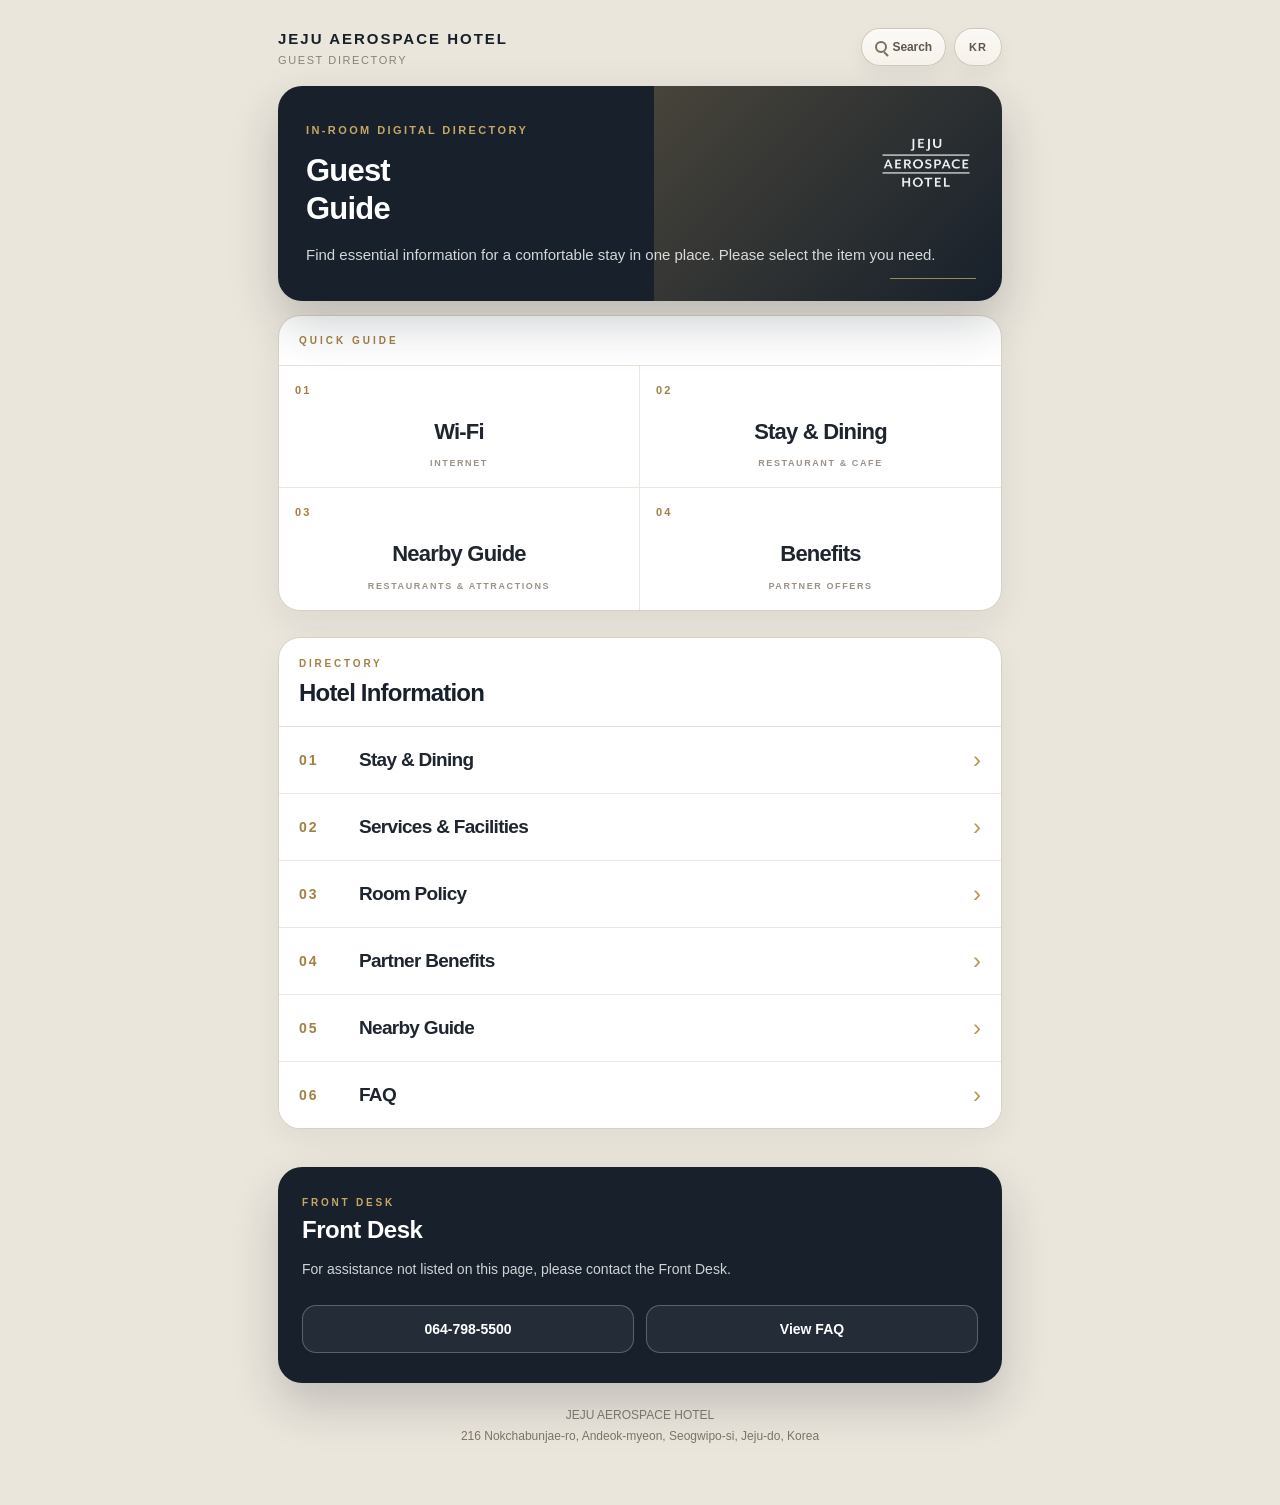
==== commit 2c50e280: "Update index.html" ====
--- a/en/index.html
+++ b/en/index.html
@@ -45,7 +45,7 @@
 
         <span class="kicker">In-Room Digital Directory</span>
 
-        <h1>Hotel Guest<br>Guide</h1>
+        <h1>Guest<br>Guide</h1>
 
         <p>
           Find essential information for a comfortable stay in one place.
--- a/style.css
+++ b/style.css
@@ -244,13 +244,17 @@
 }
 
 .quick-title {
-  padding: 17px 20px 15px;
+  height: 50px;
+  padding: 0 20px;
   border-bottom: 1px solid #e8e1d7;
+  display: flex;
+  align-items: center;
 }
 
 .quick-title span {
   display: block;
   font-size: 10px;
+  line-height: 1;
   letter-spacing: 3px;
   color: #a18045;
   font-weight: 800;
@@ -1355,41 +1359,20 @@
     letter-spacing: -0.6px;
   }
 }
-/* English Index Hero Mobile Fix */
+/* English Index Hero Title Size */
 
 @media (max-width: 520px) {
   .page-en-index .main-hero h1 {
-    font-size: 34px;
-    line-height: 1.16;
-    letter-spacing: -1.8px;
-    padding-right: 76px;
-  }
-
-  .page-en-index .main-hero .hero-logo {
-    width: 62px;
-    top: 22px;
-    right: 22px;
-    opacity: 0.78;
-  }
-
-  .page-en-index .main-hero p {
-    font-size: 15px;
-    line-height: 1.65;
-    padding-right: 0;
+    font-size: 38px;
+    line-height: 1.18;
+    letter-spacing: -1.6px;
   }
 }
 
 @media (max-width: 390px) {
   .page-en-index .main-hero h1 {
-    font-size: 31px;
+    font-size: 36px;
     line-height: 1.18;
-    letter-spacing: -1.9px;
-    padding-right: 68px;
-  }
-
-  .page-en-index .main-hero .hero-logo {
-    width: 56px;
-    top: 24px;
-    right: 20px;
-  }
-}
+    letter-spacing: -1.7px;
+  }
+}
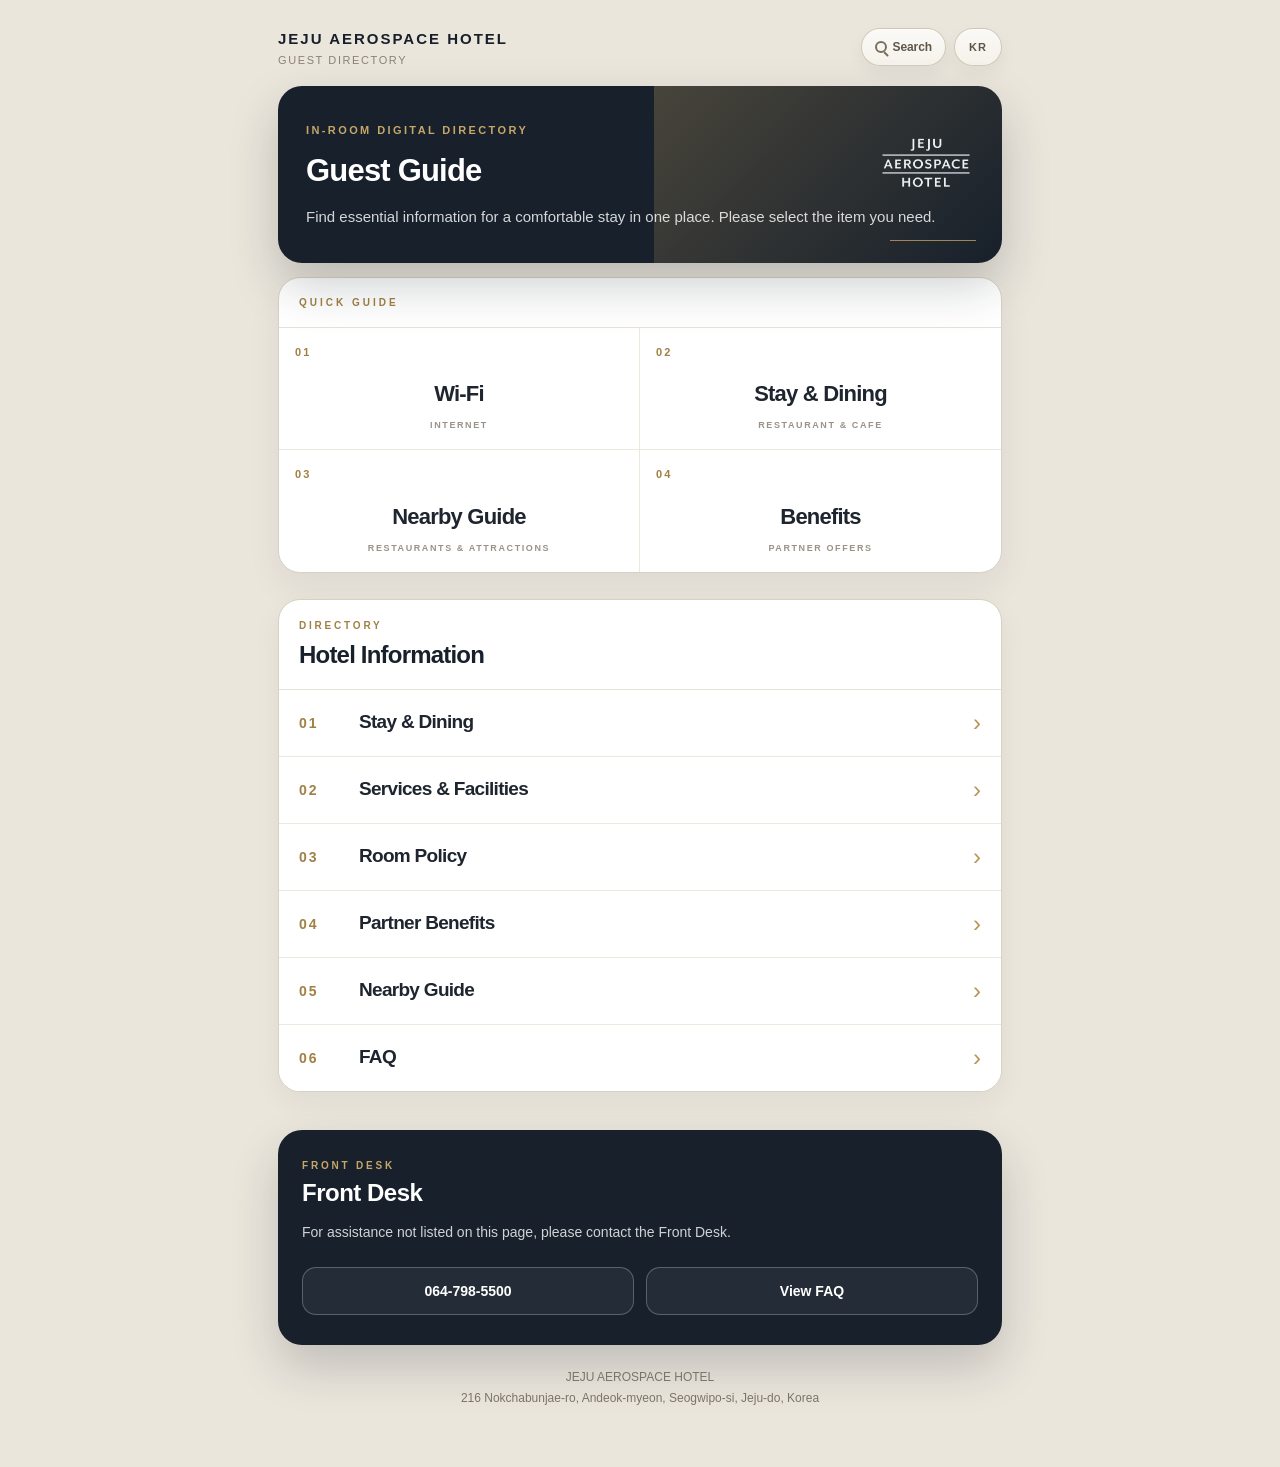
==== commit 6e6458be: "Update index.html" ====
--- a/en/index.html
+++ b/en/index.html
@@ -45,7 +45,7 @@
 
         <span class="kicker">In-Room Digital Directory</span>
 
-        <h1>Guest<br>Guide</h1>
+        <h1>Guest Guide</h1>
 
         <p>
           Find essential information for a comfortable stay in one place.
